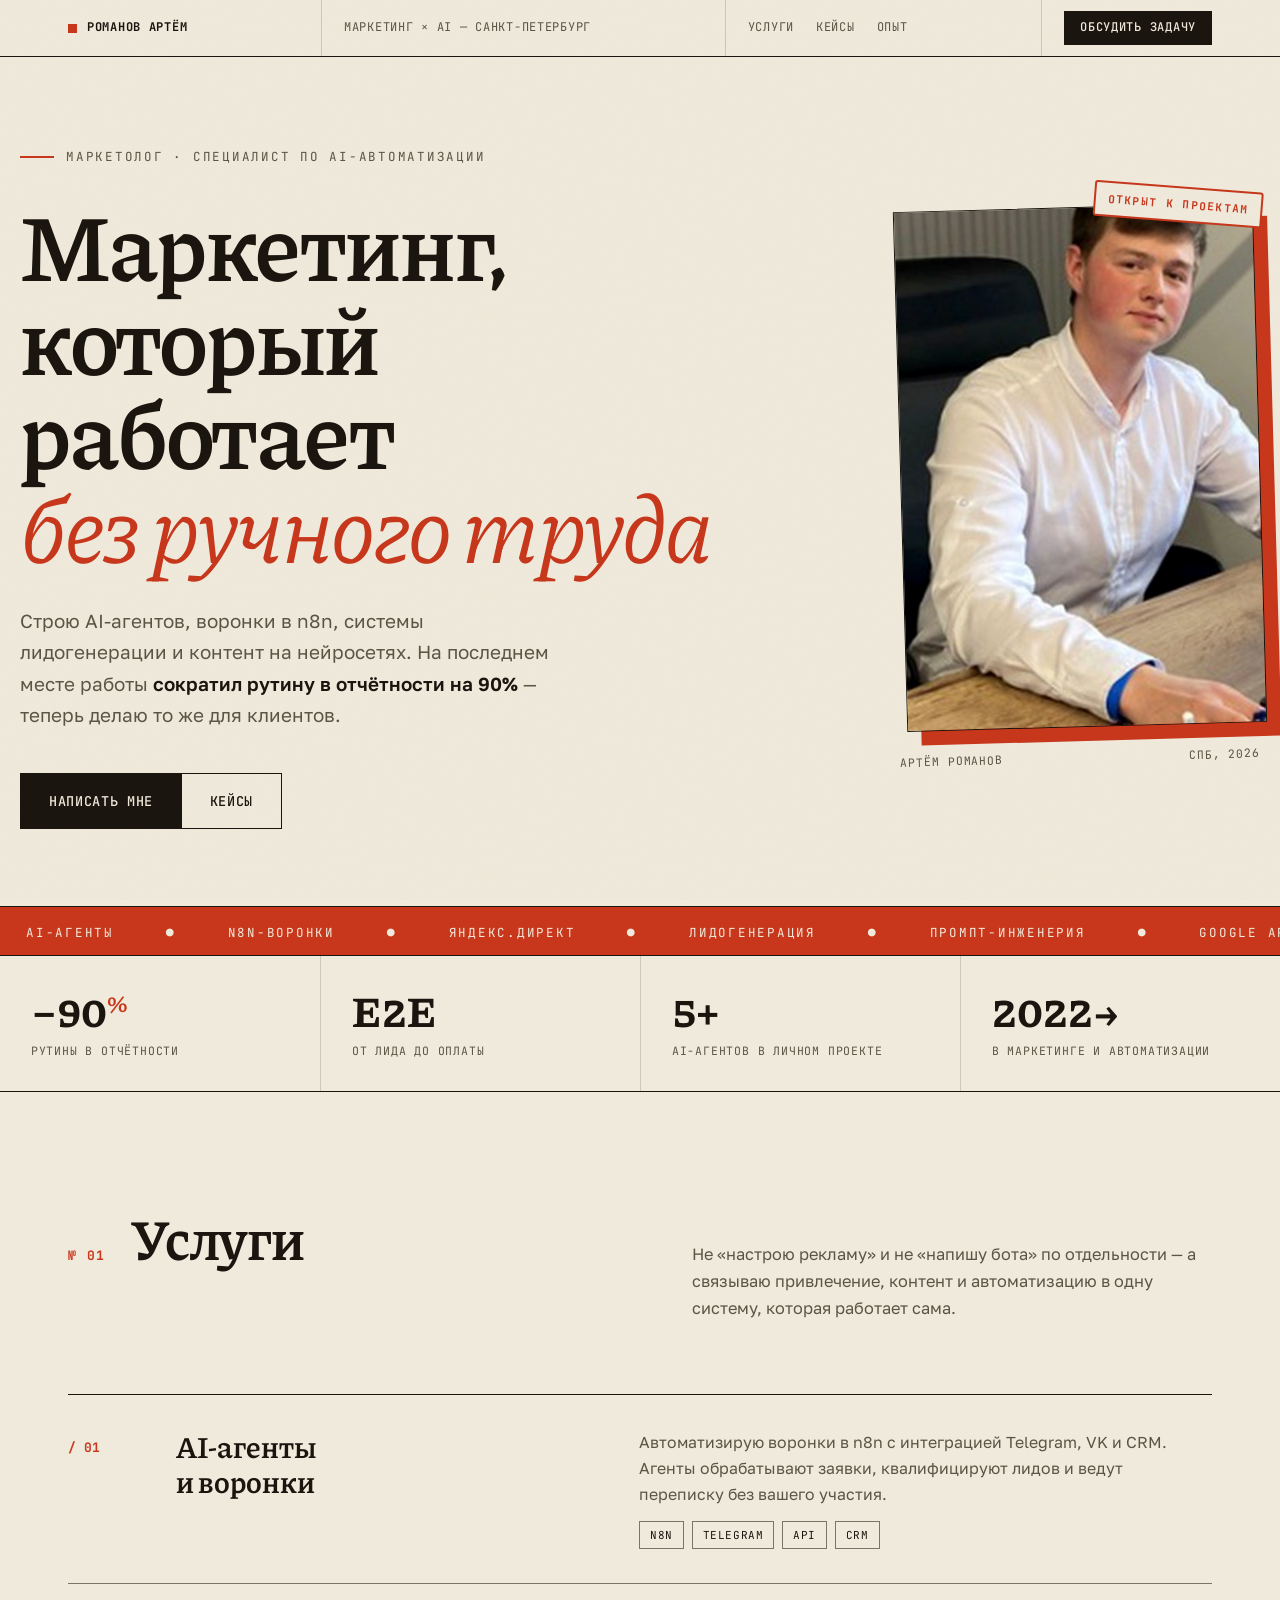
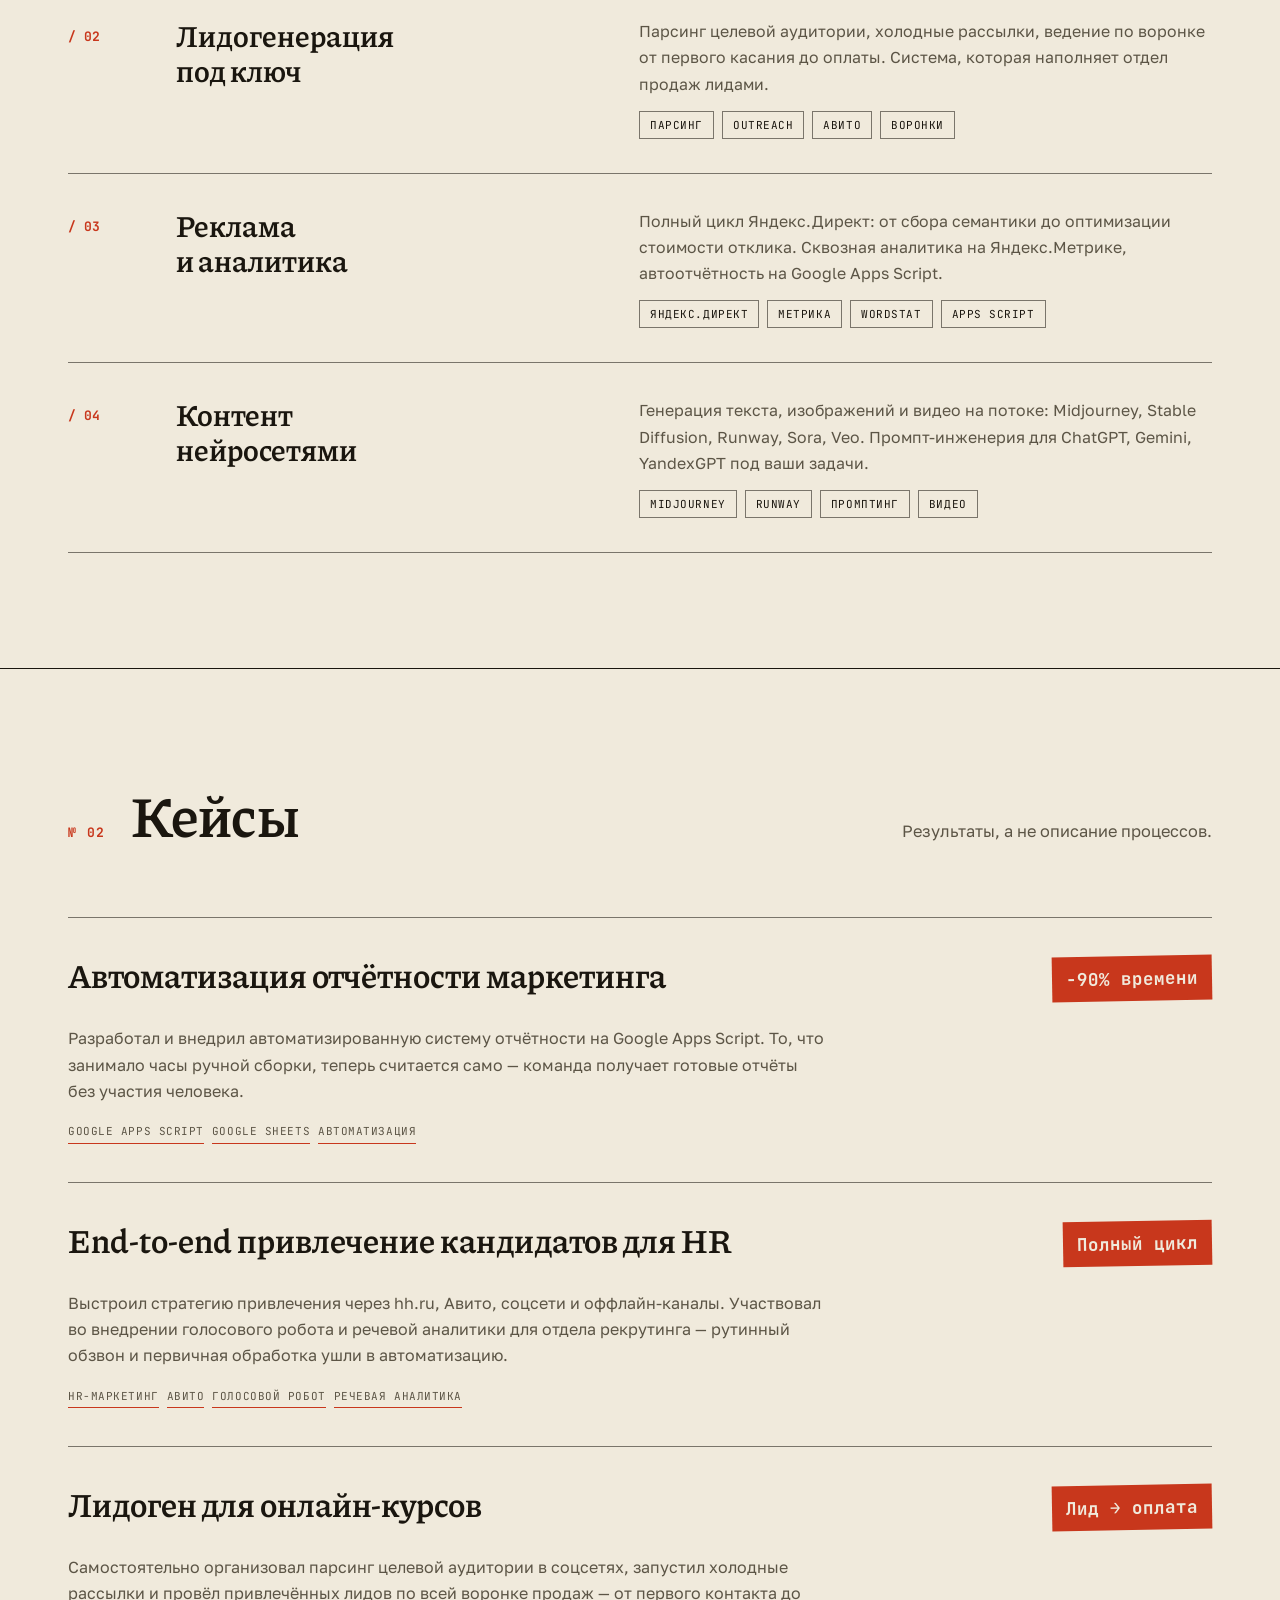
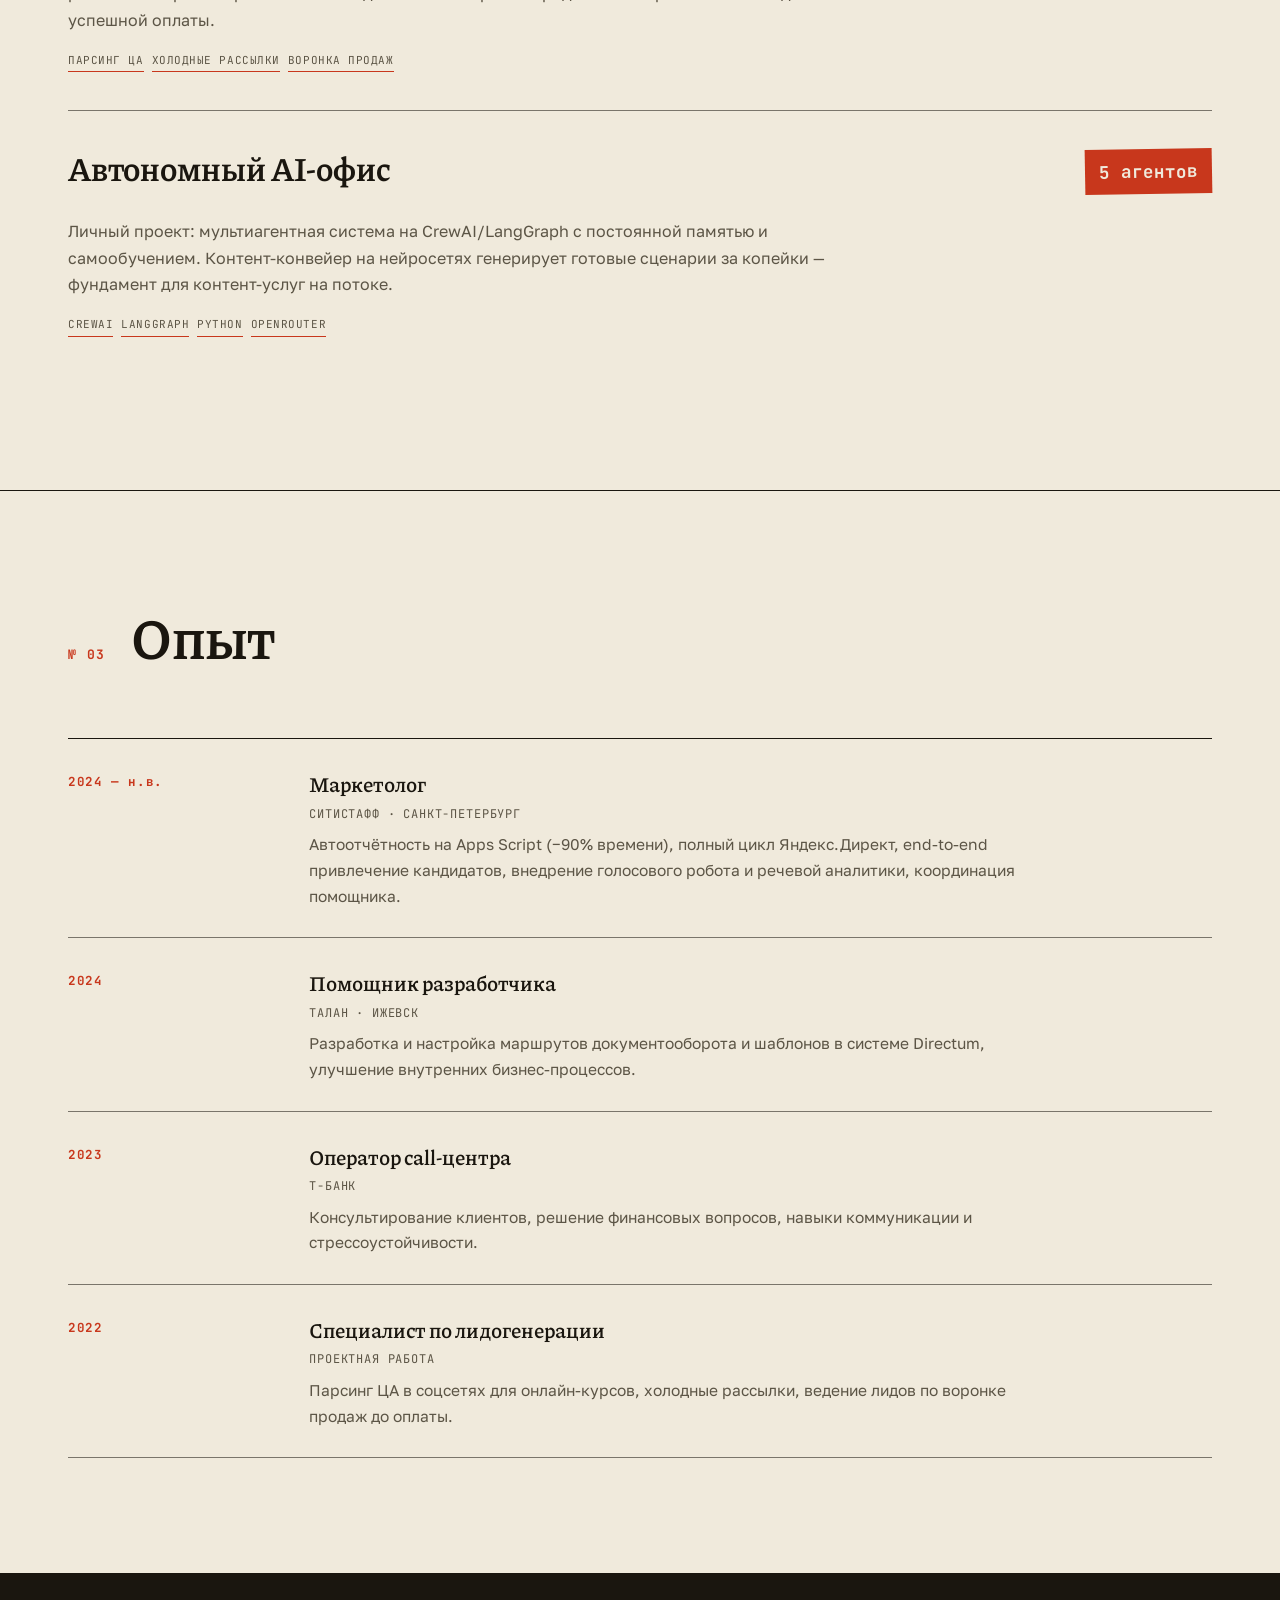
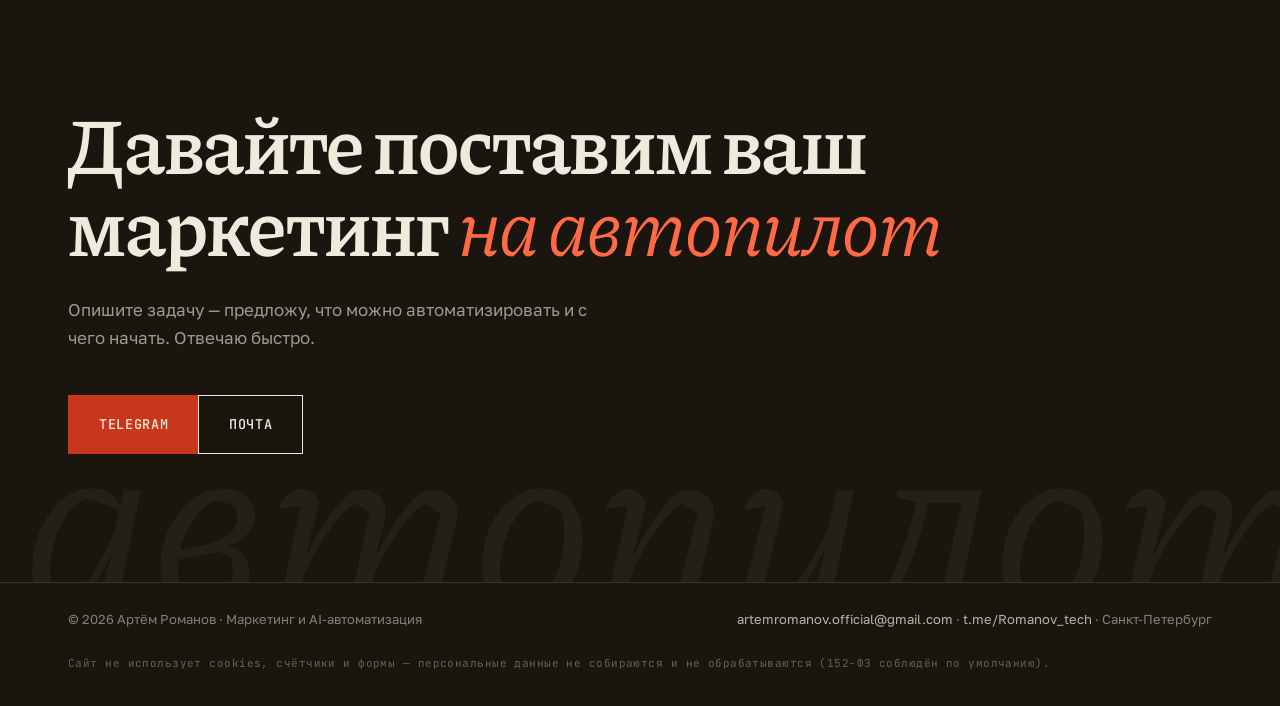
==== index.html @ 9a9863f0 "Personal site: marketing & AI automation" ====
<!DOCTYPE html>
<html lang="ru">
<head>
<meta charset="UTF-8">
<meta name="viewport" content="width=device-width, initial-scale=1.0">
<title>Артём Романов — маркетинг и AI-автоматизация</title>
<meta name="description" content="Маркетолог и специалист по AI-автоматизации. Маркетинг на автопилоте: AI-агенты, лидогенерация, реклама, контент нейросетями. Сокращаю рутину до 90%.">
<meta property="og:title" content="Артём Романов — маркетинг × AI-автоматизация">
<meta property="og:description" content="Маркетинг на автопилоте: AI-агенты, лидогенерация, контент нейросетями. Рутина −90%.">
<meta property="og:type" content="website">
<link rel="icon" href="data:image/svg+xml,%3Csvg xmlns='http://www.w3.org/2000/svg' viewBox='0 0 32 32'%3E%3Crect width='32' height='32' fill='%23f0eadc'/%3E%3Crect x='6' y='6' width='20' height='20' fill='%23c8371c'/%3E%3C/svg%3E">
<link rel="preconnect" href="https://fonts.googleapis.com">
<link rel="preconnect" href="https://fonts.gstatic.com" crossorigin>
<link href="https://fonts.googleapis.com/css2?family=Piazzolla:ital,opsz,wght@0,8..30,300..900;1,8..30,300..900&family=Golos+Text:wght@400;500;600&family=JetBrains+Mono:wght@400;500;700&display=swap" rel="stylesheet">
<style>
:root{
  --paper:#f0eadc;
  --paper-2:#e9e2d0;
  --ink:#1a160f;
  --ink-soft:#5c5546;
  --red:#c8371c;
  --red-dark:#a52c15;
  --hair:rgba(26,22,15,.16);
  --hair-strong:rgba(26,22,15,.55);
  --maxw:1240px;
}
*{margin:0;padding:0;box-sizing:border-box}
html{scroll-behavior:smooth}
::selection{background:var(--red);color:var(--paper)}
body{
  background:var(--paper);
  color:var(--ink);
  font-family:'Golos Text',system-ui,sans-serif;
  line-height:1.65;
  overflow-x:hidden;
  -webkit-font-smoothing:antialiased;
}
/* paper grain */
body::after{
  content:"";position:fixed;inset:0;pointer-events:none;z-index:90;opacity:.05;mix-blend-mode:multiply;
  background-image:url("data:image/svg+xml,%3Csvg xmlns='http://www.w3.org/2000/svg' width='140' height='140'%3E%3Cfilter id='n'%3E%3CfeTurbulence type='fractalNoise' baseFrequency='0.85' numOctaves='2'/%3E%3C/filter%3E%3Crect width='100%25' height='100%25' filter='url(%23n)'/%3E%3C/svg%3E");
}
.wrap{max-width:var(--maxw);margin:0 auto;padding:0 clamp(18px,4vw,48px)}
.mono{font-family:'JetBrains Mono',monospace}

a{color:inherit}
h1,h2,h3,.display{font-family:'Piazzolla',serif;font-optical-sizing:auto}

/* ============ TOP BAR ============ */
.topbar{border-bottom:1.5px solid var(--ink);position:sticky;top:0;background:var(--paper);z-index:80}
.topbar .wrap{display:flex;align-items:stretch;justify-content:space-between;min-height:56px}
.topbar .cell{display:flex;align-items:center;font-family:'JetBrains Mono',monospace;font-size:12px;letter-spacing:.06em;text-transform:uppercase}
.topbar .cell+.cell{border-left:1px solid var(--hair);padding-left:22px;margin-left:22px}
.tb-name{font-weight:700}
.tb-name .sq{display:inline-block;width:9px;height:9px;background:var(--red);margin-right:10px}
.tb-links{gap:22px}
.tb-links a{text-decoration:none;color:var(--ink-soft);transition:color .15s}
.tb-links a:hover{color:var(--red)}
.tb-cta{text-decoration:none;background:var(--ink);color:var(--paper)!important;padding:7px 16px;font-weight:500;transition:background .15s}
.tb-cta:hover{background:var(--red)}
@media(max-width:860px){.tb-hide{display:none!important}}

/* ============ HERO ============ */
.hero{border-bottom:1.5px solid var(--ink);position:relative;overflow:hidden}
.hero-grid{display:grid;grid-template-columns:minmax(0,1.5fr) minmax(280px,1fr);gap:clamp(28px,5vw,72px);
  padding:clamp(48px,7vw,104px) 0 clamp(40px,6vw,84px);align-items:center}
@media(max-width:860px){.hero-grid{grid-template-columns:1fr}}
.kicker{font-family:'JetBrains Mono',monospace;font-size:12.5px;letter-spacing:.14em;text-transform:uppercase;
  color:var(--ink-soft);display:flex;align-items:center;gap:12px;margin-bottom:30px}
.kicker::before{content:"";width:34px;height:1.5px;background:var(--red)}
h1{font-size:clamp(2.9rem,7.4vw,6.2rem);font-weight:600;line-height:.99;letter-spacing:-.015em}
h1 em{font-style:italic;font-weight:400;color:var(--red)}
.hero-sub{max-width:540px;margin-top:34px;font-size:clamp(1.02rem,1.6vw,1.18rem);color:var(--ink-soft)}
.hero-sub b{color:var(--ink);font-weight:600}
.hero-cta{display:flex;gap:0;margin-top:42px;flex-wrap:wrap}
.btn{font-family:'JetBrains Mono',monospace;font-size:13.5px;letter-spacing:.05em;text-transform:uppercase;
  text-decoration:none;padding:16px 28px;border:1.5px solid var(--ink);transition:.18s;font-weight:500}
.btn-solid{background:var(--ink);color:var(--paper)}
.btn-solid:hover{background:var(--red);border-color:var(--red)}
.btn-line{margin-left:-1.5px}
.btn-line:hover{background:var(--ink);color:var(--paper)}

/* photo */
.photo-col{position:relative;justify-self:end;width:min(100%,360px)}
@media(max-width:860px){.photo-col{justify-self:start}}
.photo-frame{position:relative;transform:rotate(-1.6deg)}
.photo-frame::before{content:"";position:absolute;inset:0;transform:translate(14px,14px);background:var(--red);z-index:0}
.photo-frame img{position:relative;z-index:1;display:block;width:100%;aspect-ratio:1;object-fit:cover;
  border:1.5px solid var(--ink);filter:saturate(.92) contrast(1.02)}
.photo-cap{font-family:'JetBrains Mono',monospace;font-size:11.5px;letter-spacing:.08em;text-transform:uppercase;
  color:var(--ink-soft);margin-top:22px;display:flex;justify-content:space-between;transform:rotate(-1.6deg)}
.stamp{position:absolute;top:-18px;right:-10px;z-index:2;transform:rotate(6deg);
  font-family:'JetBrains Mono',monospace;font-size:11px;font-weight:700;letter-spacing:.12em;text-transform:uppercase;
  color:var(--red);border:2px solid var(--red);padding:7px 12px;background:var(--paper);border-radius:3px}

/* ============ TICKER ============ */
.ticker{background:var(--red);color:var(--paper);border-bottom:1.5px solid var(--ink);overflow:hidden;
  padding:11px 0;white-space:nowrap}
.ticker-inner{display:inline-block;animation:tick 32s linear infinite;
  font-family:'JetBrains Mono',monospace;font-size:12.5px;letter-spacing:.14em;text-transform:uppercase}
.ticker-inner span{margin:0 26px}
@keyframes tick{from{transform:translateX(0)}to{transform:translateX(-50%)}}
@media(prefers-reduced-motion:reduce){.ticker-inner{animation:none}}

/* ============ FACTS ============ */
.facts{display:grid;grid-template-columns:repeat(4,1fr);border-bottom:1.5px solid var(--ink)}
.fact{padding:30px clamp(16px,2.4vw,34px);border-left:1px solid var(--hair)}
.fact:first-child{border-left:none}
.fact .n{font-family:'Piazzolla',serif;font-weight:700;font-size:clamp(1.7rem,3.4vw,2.7rem);line-height:1.1}
.fact .n sup{color:var(--red);font-size:.55em}
.fact .l{font-family:'JetBrains Mono',monospace;font-size:11.5px;letter-spacing:.07em;text-transform:uppercase;color:var(--ink-soft);margin-top:8px}
@media(max-width:720px){.facts{grid-template-columns:1fr 1fr}.fact:nth-child(3){border-left:none}.fact{border-top:1px solid var(--hair)}.fact:nth-child(-n+2){border-top:none}}

/* ============ SECTIONS ============ */
section{padding:clamp(64px,9vw,120px) 0;border-bottom:1.5px solid var(--ink)}
.sec-head{display:flex;align-items:baseline;gap:26px;margin-bottom:clamp(40px,6vw,72px);flex-wrap:wrap}
.sec-no{font-family:'JetBrains Mono',monospace;font-size:13px;letter-spacing:.1em;color:var(--red);font-weight:700;white-space:nowrap}
.sec-title{font-size:clamp(2rem,4.6vw,3.6rem);font-weight:600;letter-spacing:-.01em;line-height:1.05;max-width:820px}
.sec-note{font-size:1.02rem;color:var(--ink-soft);max-width:520px;margin-left:auto}
@media(max-width:860px){.sec-note{margin-left:0}}

/* services — numbered ledger rows */
.serv-list{border-top:1.5px solid var(--ink)}
.serv{display:grid;grid-template-columns:70px minmax(0,1fr) minmax(0,1.35fr);gap:clamp(16px,3vw,44px);
  padding:34px 0;border-bottom:1px solid var(--hair-strong);position:relative;transition:.2s}
.serv:hover{background:var(--paper-2)}
.serv::before{content:"";position:absolute;left:0;top:0;bottom:0;width:0;background:var(--red);transition:width .2s}
.serv:hover::before{width:5px}
.serv .idx{font-family:'JetBrains Mono',monospace;font-size:13px;color:var(--red);font-weight:700;padding-top:8px}
.serv h3{font-size:clamp(1.35rem,2.6vw,1.9rem);font-weight:600;line-height:1.15}
.serv .desc{color:var(--ink-soft);font-size:.99rem}
.serv .tags{margin-top:14px;display:flex;flex-wrap:wrap;gap:8px}
.serv .tags span{font-family:'JetBrains Mono',monospace;font-size:11px;letter-spacing:.05em;text-transform:uppercase;
  border:1px solid var(--hair-strong);padding:4px 10px}
@media(max-width:820px){.serv{grid-template-columns:1fr;gap:12px;padding:28px 0}.serv .idx{padding-top:0}.serv h3 br{display:none}}

/* cases */
.case{display:grid;grid-template-columns:minmax(0,1fr) auto;gap:18px clamp(20px,4vw,60px);
  padding:38px 0;border-top:1px solid var(--hair-strong);align-items:start}
.case:first-of-type{border-top:1.5px solid var(--ink)}
.case h3{font-size:clamp(1.4rem,3vw,2.1rem);font-weight:600;line-height:1.12}
.case .metric{font-family:'JetBrains Mono',monospace;font-size:clamp(.95rem,1.6vw,1.1rem);font-weight:700;
  color:var(--paper);background:var(--red);padding:8px 14px;white-space:nowrap;transform:rotate(-1deg)}
.case p{color:var(--ink-soft);max-width:760px;margin-top:6px;grid-column:1/-1}
.case .stack{grid-column:1/-1;display:flex;flex-wrap:wrap;gap:8px}
.case .stack span{font-family:'JetBrains Mono',monospace;font-size:11px;letter-spacing:.05em;text-transform:uppercase;
  color:var(--ink-soft);border-bottom:1.5px solid var(--red);padding-bottom:2px}
@media(max-width:640px){.case{grid-template-columns:1fr}.case .metric{justify-self:start}}

/* experience — ledger table */
.exp{border-top:1.5px solid var(--ink)}
.exp-row{display:grid;grid-template-columns:190px minmax(0,1fr);gap:14px clamp(20px,4vw,56px);
  padding:28px 0;border-bottom:1px solid var(--hair-strong)}
.exp-row .when{font-family:'JetBrains Mono',monospace;font-size:12.5px;letter-spacing:.05em;color:var(--red);font-weight:700;padding-top:5px}
.exp-row .role{font-family:'Piazzolla',serif;font-size:1.3rem;font-weight:600}
.exp-row .where{font-family:'JetBrains Mono',monospace;font-size:12px;text-transform:uppercase;letter-spacing:.07em;color:var(--ink-soft);margin:3px 0 8px}
.exp-row p{color:var(--ink-soft);font-size:.97rem;max-width:720px}
@media(max-width:640px){.exp-row{grid-template-columns:1fr}}

/* ============ CONTACT (ink block) ============ */
.contact{background:var(--ink);color:var(--paper);padding:clamp(70px,10vw,130px) 0;border-bottom:none;position:relative;overflow:hidden}
.contact .big{font-family:'Piazzolla',serif;font-size:clamp(2.4rem,6.4vw,5rem);font-weight:600;line-height:1.02;letter-spacing:-.015em;max-width:900px}
.contact .big em{font-style:italic;font-weight:400;color:#ff6a45}
.contact p{color:rgba(240,234,220,.62);margin:30px 0 44px;max-width:520px;font-size:1.06rem}
.c-links{display:flex;flex-wrap:wrap;gap:0}
.c-btn{font-family:'JetBrains Mono',monospace;font-size:13.5px;letter-spacing:.05em;text-transform:uppercase;font-weight:500;
  text-decoration:none;padding:17px 30px;border:1.5px solid var(--paper);transition:.18s}
.c-btn+.c-btn{margin-left:-1.5px}
.c-btn-solid{background:var(--red);border-color:var(--red);color:var(--paper)}
.c-btn-solid:hover{background:#ff6a45;border-color:#ff6a45}
.c-btn-line{color:var(--paper)}
.c-btn-line:hover{background:var(--paper);color:var(--ink)}
.contact .ghost{position:absolute;right:-40px;bottom:-58px;font-family:'Piazzolla',serif;font-style:italic;
  font-size:clamp(8rem,20vw,17rem);color:rgba(240,234,220,.05);pointer-events:none;line-height:1;white-space:nowrap}

/* footer */
footer{background:var(--ink);color:rgba(240,234,220,.5);padding:26px 0 34px;font-size:13px;border-top:1px solid rgba(240,234,220,.14)}
footer .wrap{display:flex;justify-content:space-between;gap:14px;flex-wrap:wrap}
footer a{color:rgba(240,234,220,.75);text-decoration:none}
footer a:hover{color:#ff6a45}
footer .legal{font-family:'JetBrains Mono',monospace;font-size:11px;letter-spacing:.04em;width:100%;margin-top:10px;color:rgba(240,234,220,.35)}

/* reveal */
.js .rv{opacity:0;transform:translateY(18px);transition:opacity .7s ease,transform .7s cubic-bezier(.2,.7,.2,1)}
.js .rv.in{opacity:1;transform:none}
@media(prefers-reduced-motion:reduce){.js .rv{opacity:1;transform:none;transition:none}}
</style>
</head>
<body>

<div class="topbar">
  <div class="wrap">
    <div class="cell tb-name"><span class="sq"></span>Романов&nbsp;Артём</div>
    <div class="cell tb-hide" style="color:var(--ink-soft)">Маркетинг&nbsp;×&nbsp;AI&nbsp;— Санкт-Петербург</div>
    <div class="cell tb-links tb-hide">
      <a href="#services">Услуги</a>
      <a href="#cases">Кейсы</a>
      <a href="#experience">Опыт</a>
    </div>
    <div class="cell"><a href="#contact" class="tb-cta">Обсудить задачу</a></div>
  </div>
</div>

<header class="hero">
  <div class="wrap hero-grid">
    <div>
      <div class="kicker rv">Маркетолог · специалист по AI-автоматизации</div>
      <h1 class="rv">Маркетинг,<br>который работает<br><em>без ручного труда</em></h1>
      <p class="hero-sub rv">Строю AI-агентов, воронки в n8n, системы лидогенерации и контент на нейросетях. На последнем месте работы <b>сократил рутину в отчётности на 90%</b> — теперь делаю то же для клиентов.</p>
      <div class="hero-cta rv">
        <a href="#contact" class="btn btn-solid">Написать мне</a>
        <a href="#cases" class="btn btn-line">Кейсы</a>
      </div>
    </div>
    <div class="photo-col rv">
      <div class="photo-frame">
        <div class="stamp">Открыт к проектам</div>
        <img src="photo.jpg" alt="Артём Романов" width="520" height="520">
      </div>
      <div class="photo-cap"><span>Артём Романов</span><span>СПб, 2026</span></div>
    </div>
  </div>
</header>

<div class="ticker" aria-hidden="true">
  <div class="ticker-inner">
    <span>AI-агенты</span><span>●</span><span>n8n-воронки</span><span>●</span><span>Яндекс.Директ</span><span>●</span><span>Лидогенерация</span><span>●</span><span>Промпт-инженерия</span><span>●</span><span>Google Apps Script</span><span>●</span><span>Контент нейросетями</span><span>●</span><span>HR-маркетинг</span><span>●</span>
    <span>AI-агенты</span><span>●</span><span>n8n-воронки</span><span>●</span><span>Яндекс.Директ</span><span>●</span><span>Лидогенерация</span><span>●</span><span>Промпт-инженерия</span><span>●</span><span>Google Apps Script</span><span>●</span><span>Контент нейросетями</span><span>●</span><span>HR-маркетинг</span><span>●</span>
  </div>
</div>

<div class="facts wrap-full">
  <div class="wrap" style="display:contents">
    <div class="fact rv"><div class="n">−90<sup>%</sup></div><div class="l">рутины в отчётности</div></div>
    <div class="fact rv"><div class="n">E2E</div><div class="l">от лида до оплаты</div></div>
    <div class="fact rv"><div class="n">5+</div><div class="l">AI-агентов в личном проекте</div></div>
    <div class="fact rv"><div class="n">2022→</div><div class="l">в маркетинге и автоматизации</div></div>
  </div>
</div>

<section id="services">
  <div class="wrap">
    <div class="sec-head rv">
      <div class="sec-no">№ 01</div>
      <h2 class="sec-title">Услуги</h2>
      <p class="sec-note">Не «настрою рекламу» и не «напишу бота» по отдельности — а связываю привлечение, контент и автоматизацию в одну систему, которая работает сама.</p>
    </div>
    <div class="serv-list">
      <div class="serv rv">
        <div class="idx">/ 01</div>
        <h3>AI-агенты<br>и воронки</h3>
        <div>
          <p class="desc">Автоматизирую воронки в n8n с интеграцией Telegram, VK и CRM. Агенты обрабатывают заявки, квалифицируют лидов и ведут переписку без вашего участия.</p>
          <div class="tags"><span>n8n</span><span>Telegram</span><span>API</span><span>CRM</span></div>
        </div>
      </div>
      <div class="serv rv">
        <div class="idx">/ 02</div>
        <h3>Лидогенерация<br>под ключ</h3>
        <div>
          <p class="desc">Парсинг целевой аудитории, холодные рассылки, ведение по воронке от первого касания до оплаты. Система, которая наполняет отдел продаж лидами.</p>
          <div class="tags"><span>Парсинг</span><span>Outreach</span><span>Авито</span><span>Воронки</span></div>
        </div>
      </div>
      <div class="serv rv">
        <div class="idx">/ 03</div>
        <h3>Реклама<br>и аналитика</h3>
        <div>
          <p class="desc">Полный цикл Яндекс.Директ: от сбора семантики до оптимизации стоимости отклика. Сквозная аналитика на Яндекс.Метрике, автоотчётность на Google Apps Script.</p>
          <div class="tags"><span>Яндекс.Директ</span><span>Метрика</span><span>Wordstat</span><span>Apps Script</span></div>
        </div>
      </div>
      <div class="serv rv">
        <div class="idx">/ 04</div>
        <h3>Контент<br>нейросетями</h3>
        <div>
          <p class="desc">Генерация текста, изображений и видео на потоке: Midjourney, Stable Diffusion, Runway, Sora, Veo. Промпт-инженерия для ChatGPT, Gemini, YandexGPT под ваши задачи.</p>
          <div class="tags"><span>Midjourney</span><span>Runway</span><span>Промптинг</span><span>Видео</span></div>
        </div>
      </div>
    </div>
  </div>
</section>

<section id="cases">
  <div class="wrap">
    <div class="sec-head rv">
      <div class="sec-no">№ 02</div>
      <h2 class="sec-title">Кейсы</h2>
      <p class="sec-note">Результаты, а не описание процессов.</p>
    </div>

    <div class="case rv">
      <h3>Автоматизация отчётности маркетинга</h3>
      <div class="metric">−90% времени</div>
      <p>Разработал и внедрил автоматизированную систему отчётности на Google Apps Script. То, что занимало часы ручной сборки, теперь считается само — команда получает готовые отчёты без участия человека.</p>
      <div class="stack"><span>Google Apps Script</span><span>Google Sheets</span><span>Автоматизация</span></div>
    </div>

    <div class="case rv">
      <h3>End-to-end привлечение кандидатов для HR</h3>
      <div class="metric">Полный цикл</div>
      <p>Выстроил стратегию привлечения через hh.ru, Авито, соцсети и оффлайн-каналы. Участвовал во внедрении голосового робота и речевой аналитики для отдела рекрутинга — рутинный обзвон и первичная обработка ушли в автоматизацию.</p>
      <div class="stack"><span>HR-маркетинг</span><span>Авито</span><span>Голосовой робот</span><span>Речевая аналитика</span></div>
    </div>

    <div class="case rv">
      <h3>Лидоген для онлайн-курсов</h3>
      <div class="metric">Лид → оплата</div>
      <p>Самостоятельно организовал парсинг целевой аудитории в соцсетях, запустил холодные рассылки и провёл привлечённых лидов по всей воронке продаж — от первого контакта до успешной оплаты.</p>
      <div class="stack"><span>Парсинг ЦА</span><span>Холодные рассылки</span><span>Воронка продаж</span></div>
    </div>

    <div class="case rv">
      <h3>Автономный AI-офис</h3>
      <div class="metric">5 агентов</div>
      <p>Личный проект: мультиагентная система на CrewAI/LangGraph с постоянной памятью и самообучением. Контент-конвейер на нейросетях генерирует готовые сценарии за копейки — фундамент для контент-услуг на потоке.</p>
      <div class="stack"><span>CrewAI</span><span>LangGraph</span><span>Python</span><span>OpenRouter</span></div>
    </div>
  </div>
</section>

<section id="experience">
  <div class="wrap">
    <div class="sec-head rv">
      <div class="sec-no">№ 03</div>
      <h2 class="sec-title">Опыт</h2>
    </div>
    <div class="exp">
      <div class="exp-row rv">
        <div class="when">2024 — н.в.</div>
        <div>
          <div class="role">Маркетолог</div>
          <div class="where">Ситистафф · Санкт-Петербург</div>
          <p>Автоотчётность на Apps Script (−90% времени), полный цикл Яндекс.Директ, end-to-end привлечение кандидатов, внедрение голосового робота и речевой аналитики, координация помощника.</p>
        </div>
      </div>
      <div class="exp-row rv">
        <div class="when">2024</div>
        <div>
          <div class="role">Помощник разработчика</div>
          <div class="where">Талан · Ижевск</div>
          <p>Разработка и настройка маршрутов документооборота и шаблонов в системе Directum, улучшение внутренних бизнес-процессов.</p>
        </div>
      </div>
      <div class="exp-row rv">
        <div class="when">2023</div>
        <div>
          <div class="role">Оператор call-центра</div>
          <div class="where">Т-Банк</div>
          <p>Консультирование клиентов, решение финансовых вопросов, навыки коммуникации и стрессоустойчивости.</p>
        </div>
      </div>
      <div class="exp-row rv">
        <div class="when">2022</div>
        <div>
          <div class="role">Специалист по лидогенерации</div>
          <div class="where">Проектная работа</div>
          <p>Парсинг ЦА в соцсетях для онлайн-курсов, холодные рассылки, ведение лидов по воронке продаж до оплаты.</p>
        </div>
      </div>
    </div>
  </div>
</section>

<section class="contact" id="contact">
  <div class="wrap">
    <div class="big rv">Давайте поставим ваш маркетинг <em>на автопилот</em></div>
    <p class="rv">Опишите задачу — предложу, что можно автоматизировать и с чего начать. Отвечаю быстро.</p>
    <div class="c-links rv">
      <a href="https://t.me/Romanov_tech" class="c-btn c-btn-solid">Telegram</a>
      <a href="mailto:artemromanov.official@gmail.com" class="c-btn c-btn-line">Почта</a>
    </div>
  </div>
  <div class="ghost">автопилот</div>
</section>

<footer>
  <div class="wrap">
    <div>© <span id="yr"></span> Артём Романов · Маркетинг и AI-автоматизация</div>
    <div><a href="mailto:artemromanov.official@gmail.com">artemromanov.official@gmail.com</a> · <a href="https://t.me/Romanov_tech">t.me/Romanov_tech</a> · Санкт-Петербург</div>
    <div class="legal">Сайт не использует cookies, счётчики и формы — персональные данные не собираются и не обрабатываются (152-ФЗ соблюдён по умолчанию).</div>
  </div>
</footer>

<script>
document.getElementById('yr').textContent = new Date().getFullYear();
if('IntersectionObserver' in window){
  document.body.classList.add('js');
  const io = new IntersectionObserver((es)=>{
    es.forEach(e=>{ if(e.isIntersecting){ e.target.classList.add('in'); io.unobserve(e.target);} });
  },{threshold:.1,rootMargin:'0px 0px -6% 0px'});
  document.querySelectorAll('.rv').forEach((el,i)=>{
    el.style.transitionDelay = (i%4*70)+'ms';
    io.observe(el);
  });
  setTimeout(()=>document.querySelectorAll('.rv:not(.in)').forEach(el=>el.classList.add('in')),2200);
}
</script>
</body>
</html>
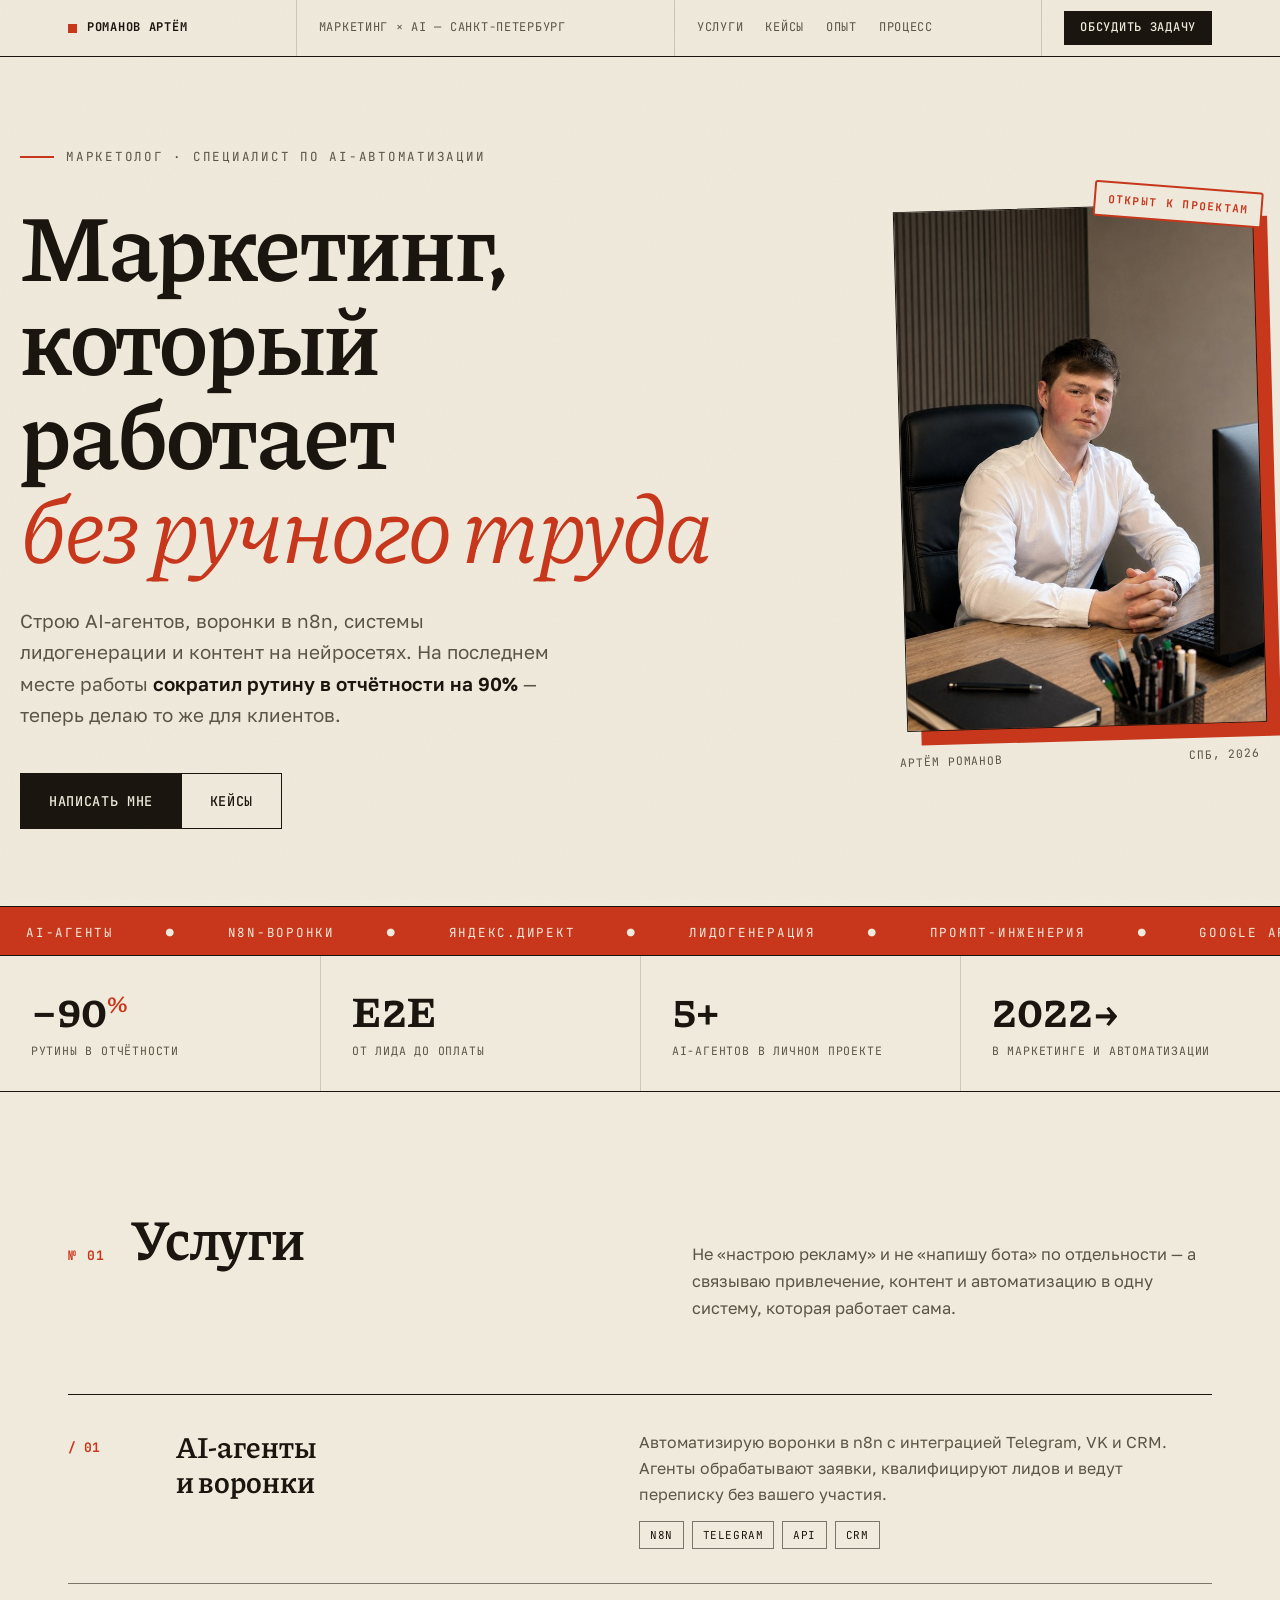
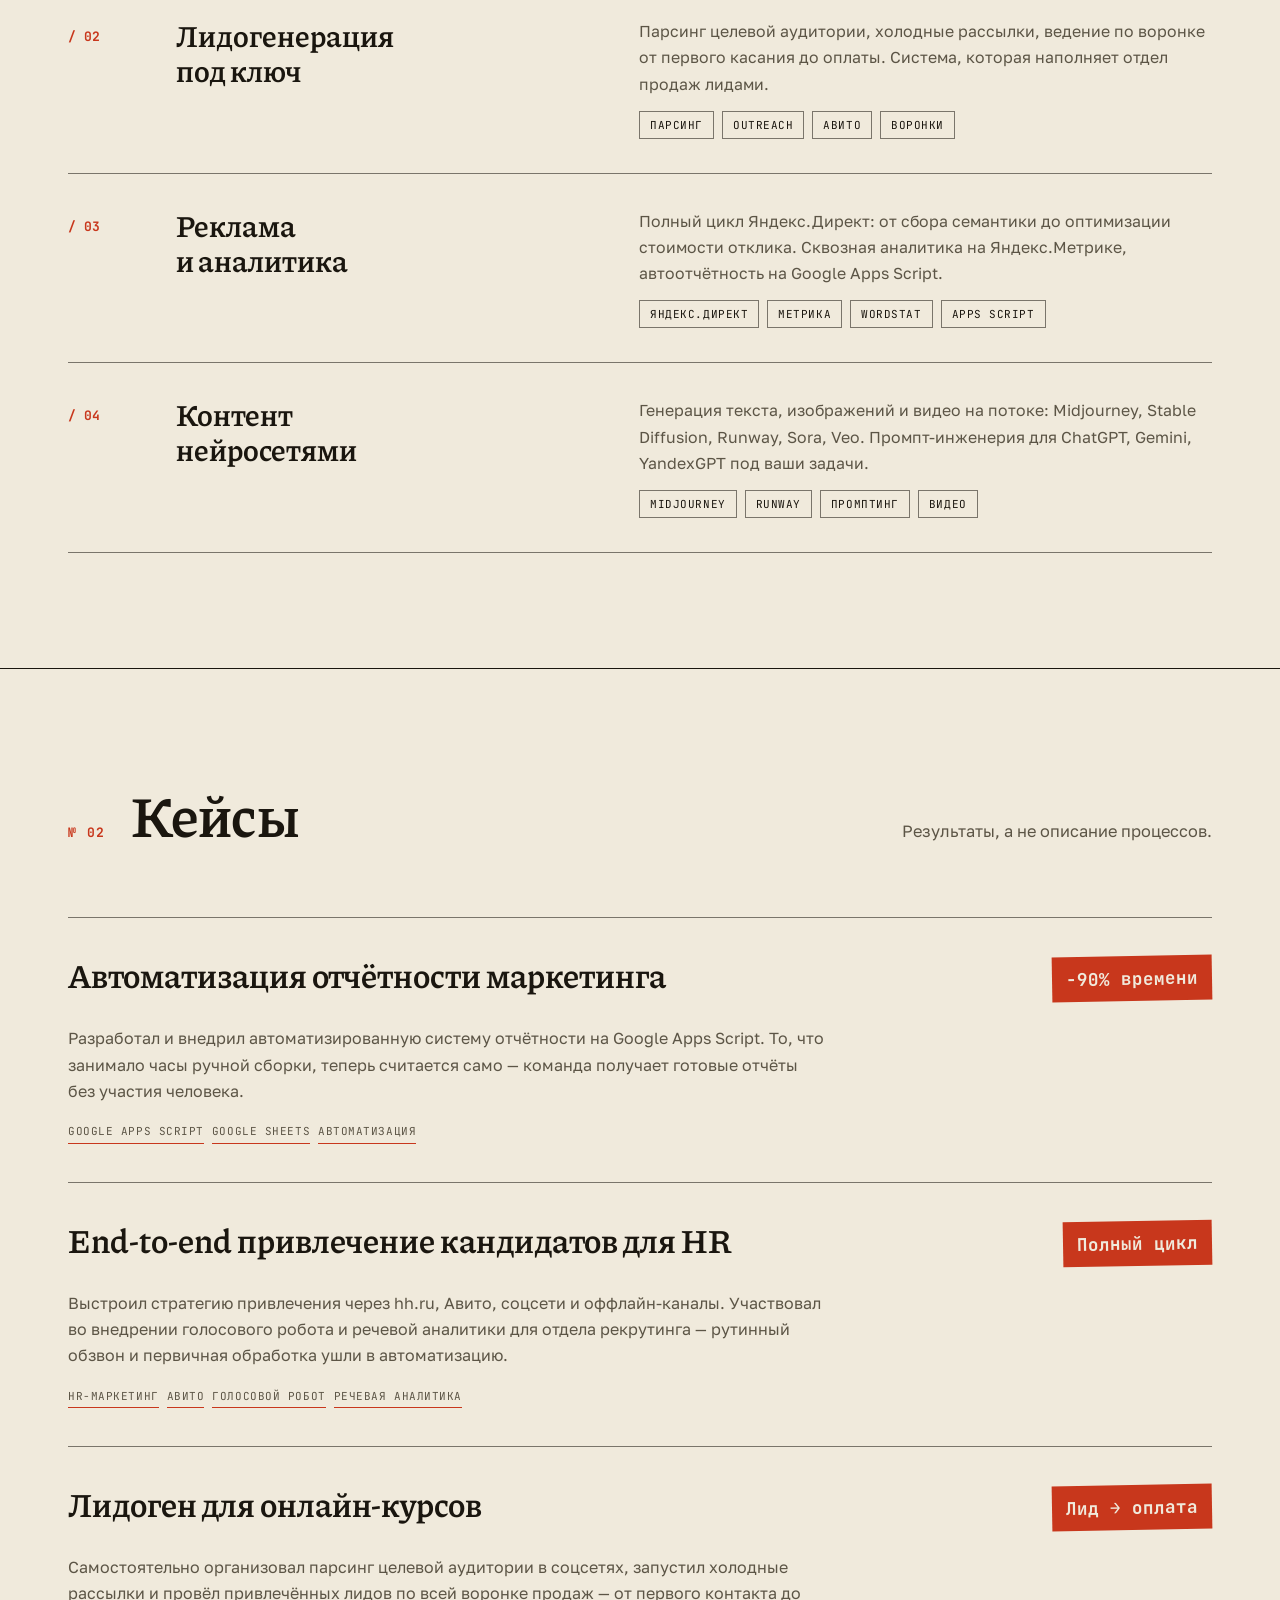
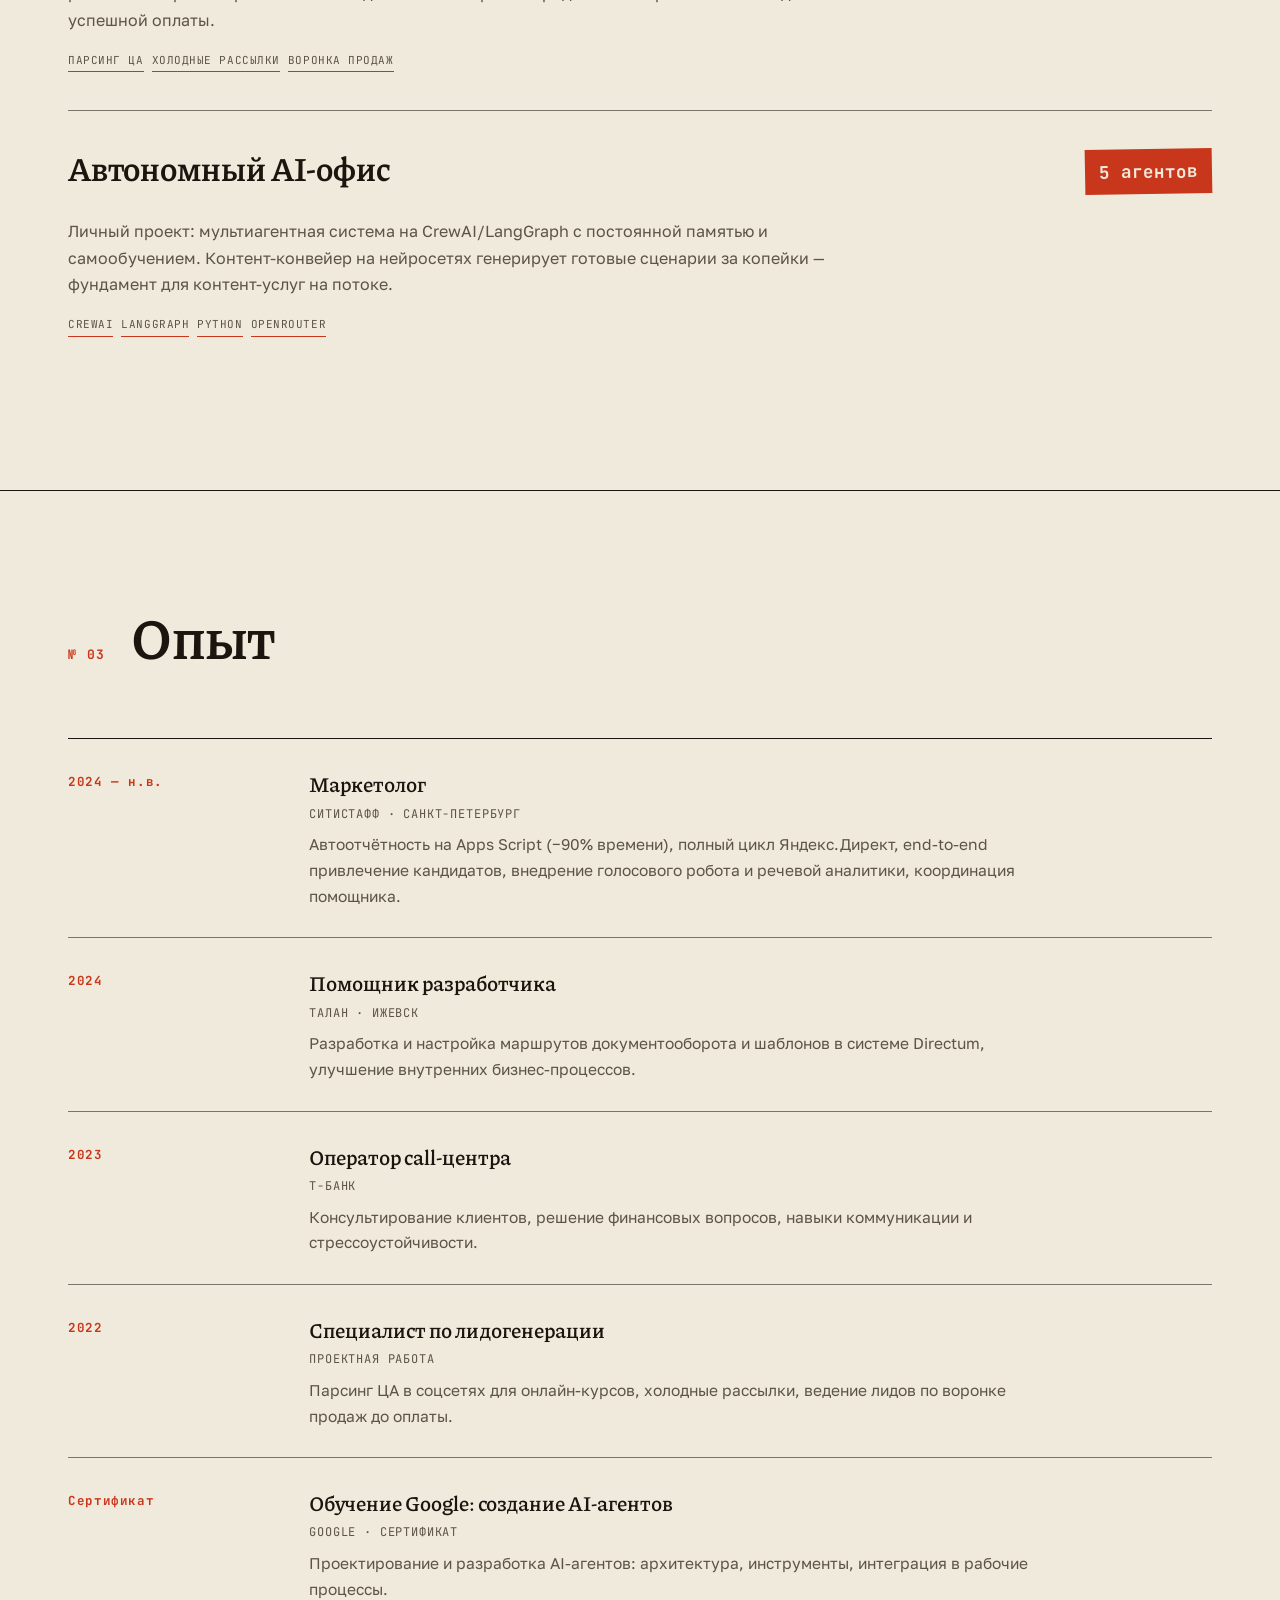
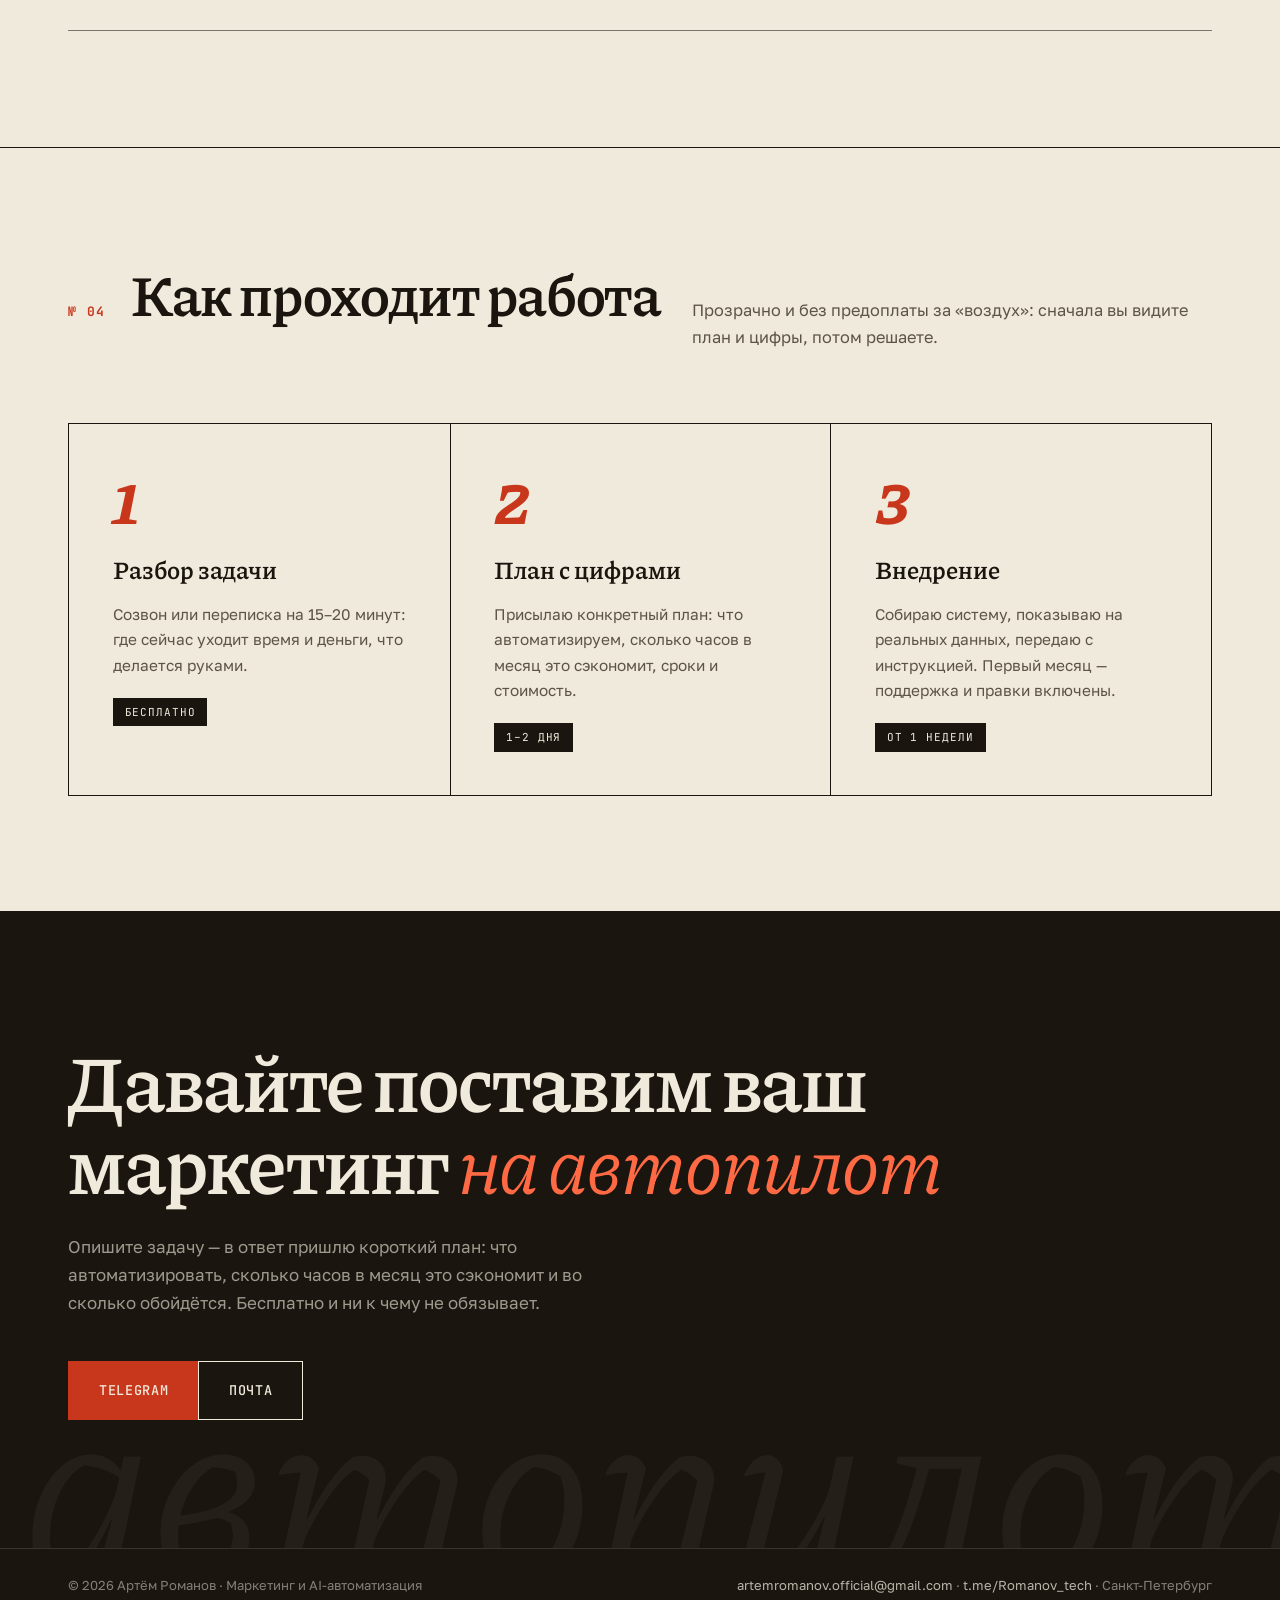
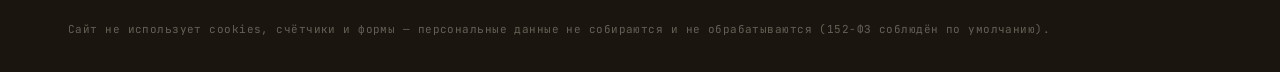
==== commit 0d7ecdd3: "New photo, Google AI-agents certificate, process section, value-forward CTA" ====
--- a/index.html
+++ b/index.html
@@ -157,6 +157,18 @@
 .exp-row p{color:var(--ink-soft);font-size:.97rem;max-width:720px}
 @media(max-width:640px){.exp-row{grid-template-columns:1fr}}
 
+/* process steps */
+.steps{display:grid;grid-template-columns:repeat(3,1fr);gap:0;border:1.5px solid var(--ink)}
+.step{padding:clamp(26px,3.4vw,44px);position:relative}
+.step+.step{border-left:1.5px solid var(--ink)}
+.step-n{font-family:'Piazzolla',serif;font-style:italic;font-weight:700;font-size:clamp(2.6rem,5vw,4rem);
+  color:var(--red);line-height:1;margin-bottom:18px}
+.step h3{font-size:clamp(1.2rem,2.2vw,1.55rem);font-weight:600;margin-bottom:12px}
+.step p{color:var(--ink-soft);font-size:.96rem}
+.step-tag{font-family:'JetBrains Mono',monospace;font-size:11px;letter-spacing:.08em;text-transform:uppercase;
+  margin-top:20px;display:inline-block;background:var(--ink);color:var(--paper);padding:5px 12px}
+@media(max-width:820px){.steps{grid-template-columns:1fr}.step+.step{border-left:none;border-top:1.5px solid var(--ink)}}
+
 /* ============ CONTACT (ink block) ============ */
 .contact{background:var(--ink);color:var(--paper);padding:clamp(70px,10vw,130px) 0;border-bottom:none;position:relative;overflow:hidden}
 .contact .big{font-family:'Piazzolla',serif;font-size:clamp(2.4rem,6.4vw,5rem);font-weight:600;line-height:1.02;letter-spacing:-.015em;max-width:900px}
@@ -196,6 +208,7 @@
       <a href="#services">Услуги</a>
       <a href="#cases">Кейсы</a>
       <a href="#experience">Опыт</a>
+      <a href="#process">Процесс</a>
     </div>
     <div class="cell"><a href="#contact" class="tb-cta">Обсудить задачу</a></div>
   </div>
@@ -359,14 +372,52 @@
           <p>Парсинг ЦА в соцсетях для онлайн-курсов, холодные рассылки, ведение лидов по воронке продаж до оплаты.</p>
         </div>
       </div>
+      <div class="exp-row rv">
+        <div class="when">Сертификат</div>
+        <div>
+          <div class="role">Обучение Google: создание AI-агентов</div>
+          <div class="where">Google · сертификат</div>
+          <p>Проектирование и разработка AI-агентов: архитектура, инструменты, интеграция в рабочие процессы.</p>
+        </div>
+      </div>
     </div>
   </div>
 </section>
 
+<section id="process">
+  <div class="wrap">
+    <div class="sec-head rv">
+      <div class="sec-no">№ 04</div>
+      <h2 class="sec-title">Как проходит работа</h2>
+      <p class="sec-note">Прозрачно и без предоплаты за «воздух»: сначала вы видите план и цифры, потом решаете.</p>
+    </div>
+    <div class="steps">
+      <div class="step rv">
+        <div class="step-n">1</div>
+        <h3>Разбор задачи</h3>
+        <p>Созвон или переписка на 15–20 минут: где сейчас уходит время и деньги, что делается руками.</p>
+        <div class="step-tag">Бесплатно</div>
+      </div>
+      <div class="step rv">
+        <div class="step-n">2</div>
+        <h3>План с цифрами</h3>
+        <p>Присылаю конкретный план: что автоматизируем, сколько часов в месяц это сэкономит, сроки и стоимость.</p>
+        <div class="step-tag">1–2 дня</div>
+      </div>
+      <div class="step rv">
+        <div class="step-n">3</div>
+        <h3>Внедрение</h3>
+        <p>Собираю систему, показываю на реальных данных, передаю с инструкцией. Первый месяц — поддержка и правки включены.</p>
+        <div class="step-tag">От 1 недели</div>
+      </div>
+    </div>
+  </div>
+</section>
+
 <section class="contact" id="contact">
   <div class="wrap">
     <div class="big rv">Давайте поставим ваш маркетинг <em>на автопилот</em></div>
-    <p class="rv">Опишите задачу — предложу, что можно автоматизировать и с чего начать. Отвечаю быстро.</p>
+    <p class="rv">Опишите задачу — в ответ пришлю короткий план: что автоматизировать, сколько часов в месяц это сэкономит и во сколько обойдётся. Бесплатно и ни к чему не обязывает.</p>
     <div class="c-links rv">
       <a href="https://t.me/Romanov_tech" class="c-btn c-btn-solid">Telegram</a>
       <a href="mailto:artemromanov.official@gmail.com" class="c-btn c-btn-line">Почта</a>
